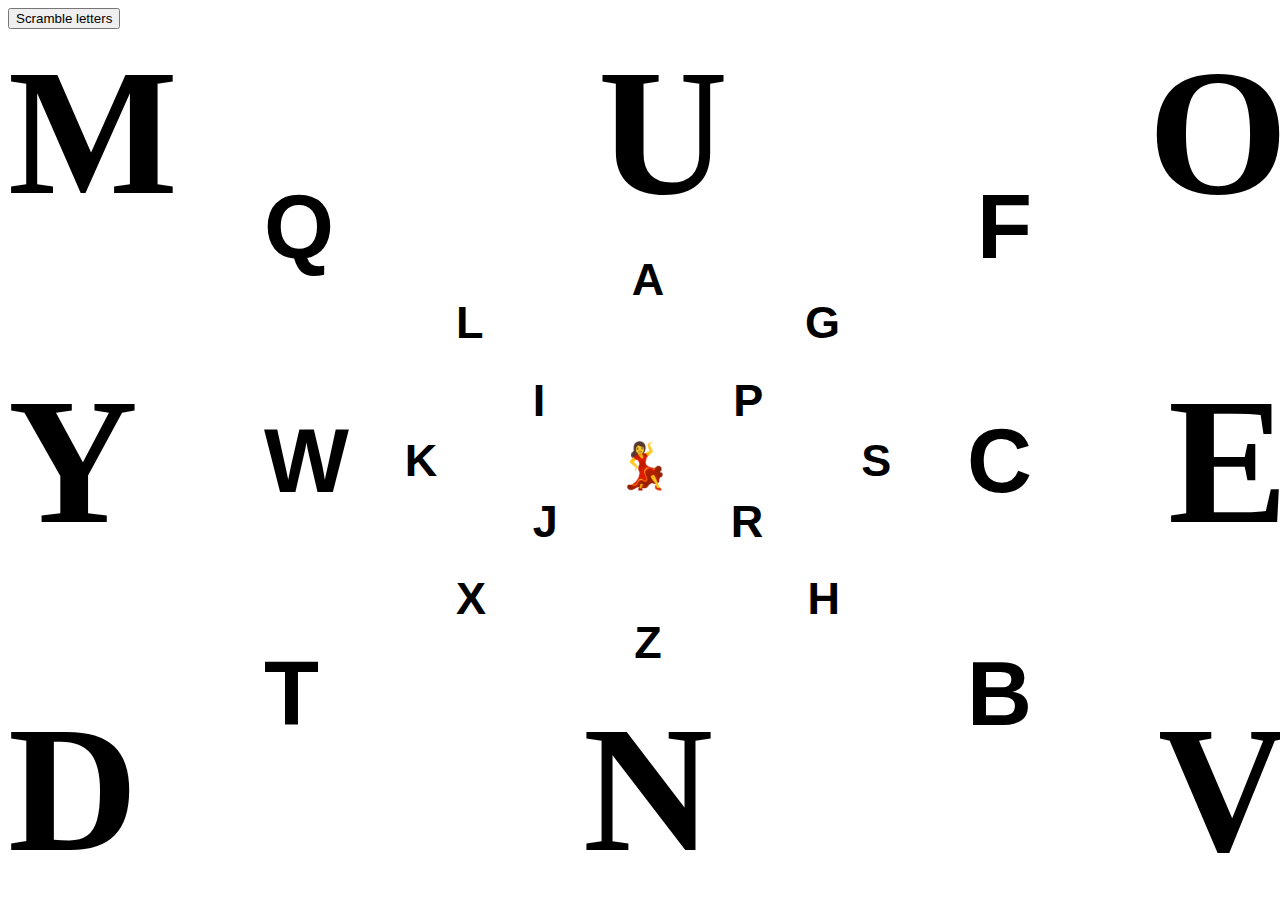
==== index.html @ 66dcb8cc "Update index.html" ====
<!DOCTYPE html>
<html>
  <head>
    <meta charset="utf-8">
    <title>Peripheral Practice</title>
    <link rel="stylesheet" href="style.css">
  </head>
  <body>
    <div id="interface"></div>
    <div class="chart">
      <div id="letter-box-1" class="letter-box large-letters centered">
        <div class="letter-row">
          <div class="ltr">V</div>
          <div class="ltr">C</div>
          <div class="ltr">J</div>          
        </div>
        <div class="letter-row">
          <div class="ltr">B</div>
          <div class="ltr">S</div>          
        </div>
        <div class="letter-row">
          <div class="ltr">T</div>
          <div class="ltr">R</div>
          <div class="ltr">L</div>          
        </div>
      </div>
      <div id="letter-box-2" class="letter-box medium-letters centered">
        <div class="letter-row">
          <div class="ltr">P</div>
          <div class="ltr">F</div>
        </div>
        <div class="letter-row">
          <div class="ltr">I</div>          
          <div class="ltr">X</div>
        </div>
        <div class="letter-row">
          <div class="ltr">Y</div>
          <div class="ltr">D</div>          
        </div>
      </div>
      <div id="letter-box-3" class="letter-box small-letters centered">
        <div class="letter-row singleton">
          <div class="ltr">M</div>
        </div>
        <div class="letter-row">
          <div class="ltr">O</div>          
          <div class="ltr">Z</div>
        </div>
        <div class="letter-row singleton">
          <div class="ltr">E</div>          
        </div>
      </div>
      <div id="letter-box-4" class="letter-box small-letters centered">
        <div class="letter-row">
          <div class="ltr">Q</div>
          <div class="ltr">K</div>          
        </div>
        <div class="letter-row">
          <div class="ltr">A</div>
          <div class="ltr">W</div>          
        </div>
      </div>
      <div id="letter-box-5" class="letter-box small-letters centered">
        <div class="letter-row">
          <div class="ltr">N</div>
          <div class="ltr">H</div>          
        </div>
        <div class="letter-row">
          <div class="ltr">U</div>
          <div class="ltr">G</div>          
        </div>
      </div>
      <div id="focus-point" class="small-letters centered">
        💃
      </div>      
    </div>
    <script src="script.js"></script>
  </body>
</html>
---- style.css ----
body {
  font-family: sans-serif;
  width: 100vw; }

.chart {
  position: relative;
  width: 100%;
  height: 96vh;
  font-weight: bold; }

.letter-box {
  display: flex;
  flex-direction: column;
  justify-content: space-between; }

#letter-box-1 {
  width: 100%;
  height: 100%;
  font-family: serif; }

#letter-box-2 {
  width: 60%;
  height: 66%; }

#letter-box-3 {
  width: 38%;
  height: 48%; }

#letter-box-4 {
  width: 30%;
  height: 38%; }

#letter-box-5 {
  width: 18%;
  height: 20%; }

.letter-row {
  display: flex;
  justify-content: space-between; }

.singleton {
  justify-content: center; }

#focus-point {
  width: 5%;
  height: 5%; }

img {
  max-width: 100%; }

.large-letters {
  font-size: 20vh; }

.medium-letters {
  font-size: 10vh; }

.small-letters {
  font-size: 5vh; }

.centered {
  position: absolute;
  left: 50%;
  top: 50%;
  transform: translate(-50%, -50%); }
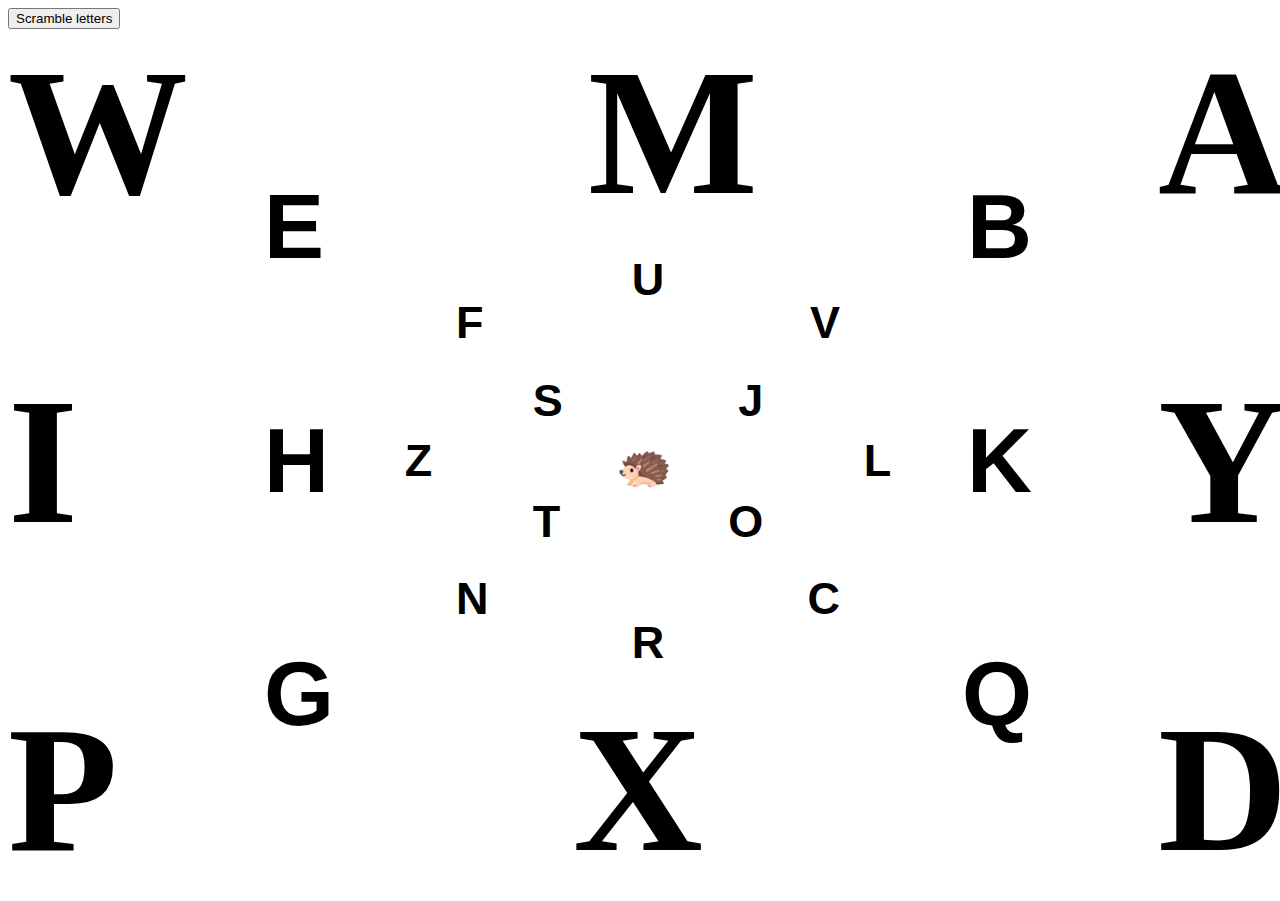
==== commit c1b0145e: "Update index.html" ====
--- a/index.html
+++ b/index.html
@@ -71,7 +71,7 @@
         </div>
       </div>
       <div id="focus-point" class="small-letters centered">
-        💃
+        🦔
       </div>      
     </div>
     <script src="script.js"></script>
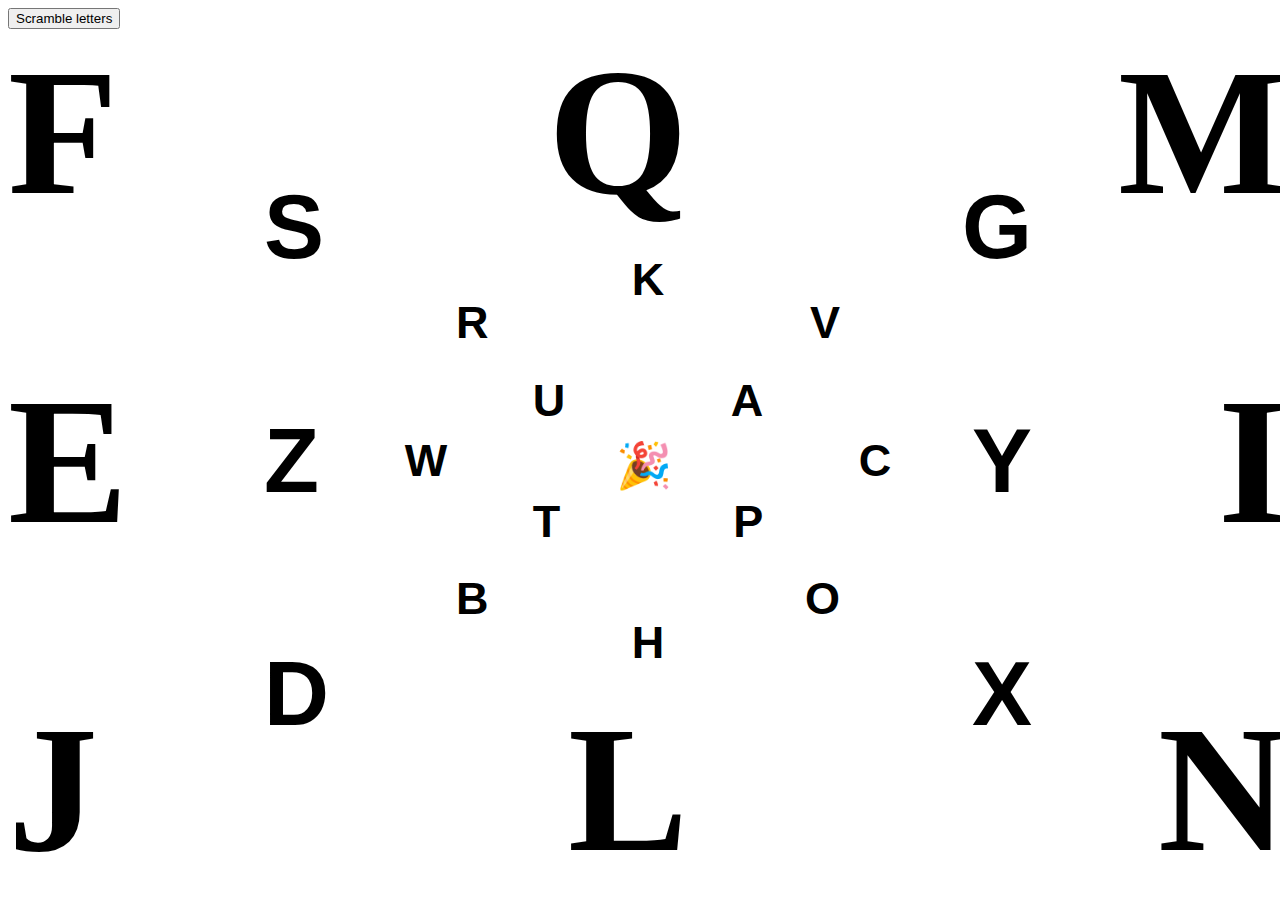
==== commit c873ecf6: "Update index.html" ====
--- a/index.html
+++ b/index.html
@@ -71,7 +71,7 @@
         </div>
       </div>
       <div id="focus-point" class="small-letters centered">
-        🦔
+        🎉
       </div>      
     </div>
     <script src="script.js"></script>
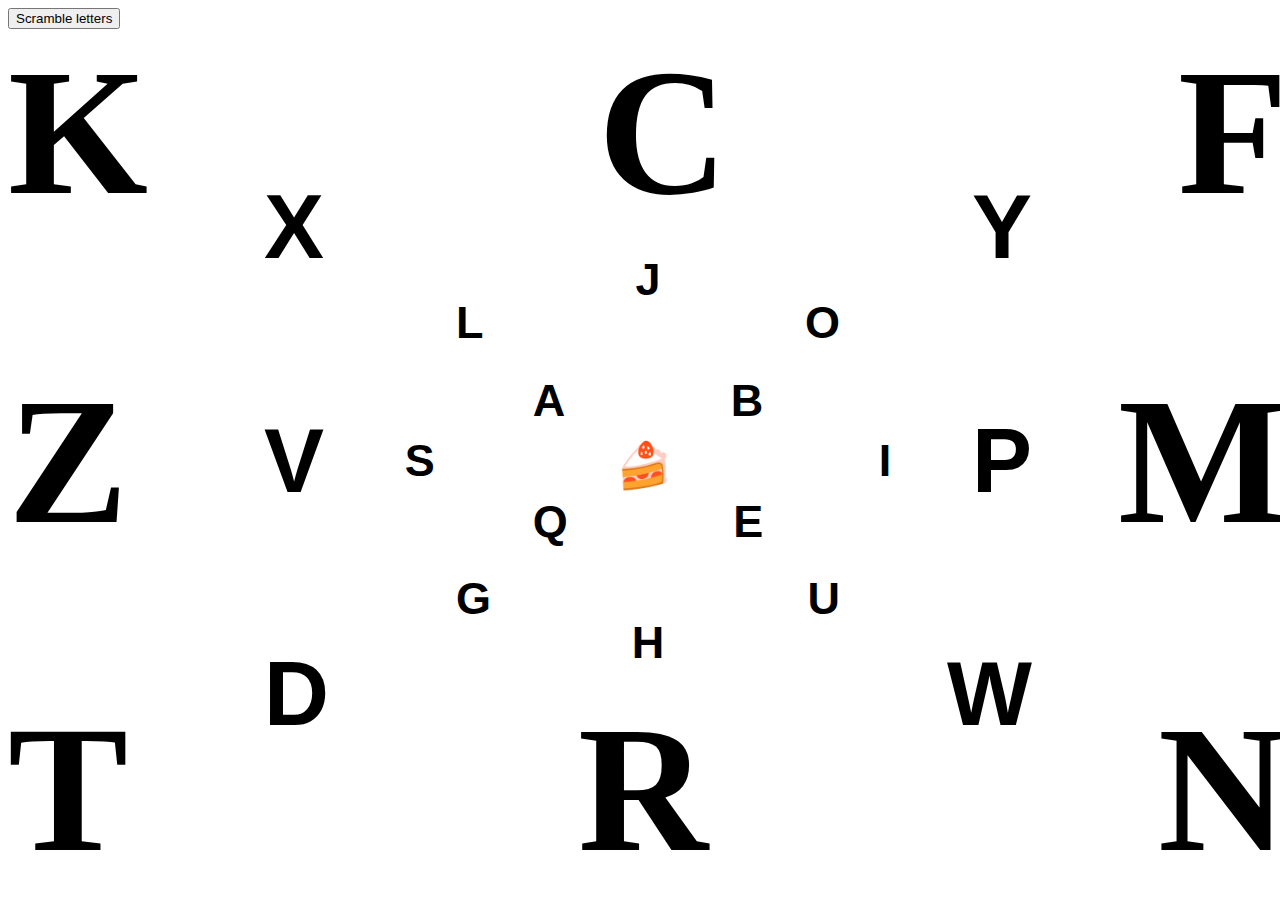
==== commit 53e4e365: "Update index.html" ====
--- a/index.html
+++ b/index.html
@@ -71,7 +71,7 @@
         </div>
       </div>
       <div id="focus-point" class="small-letters centered">
-        🎉
+        🍰
       </div>      
     </div>
     <script src="script.js"></script>
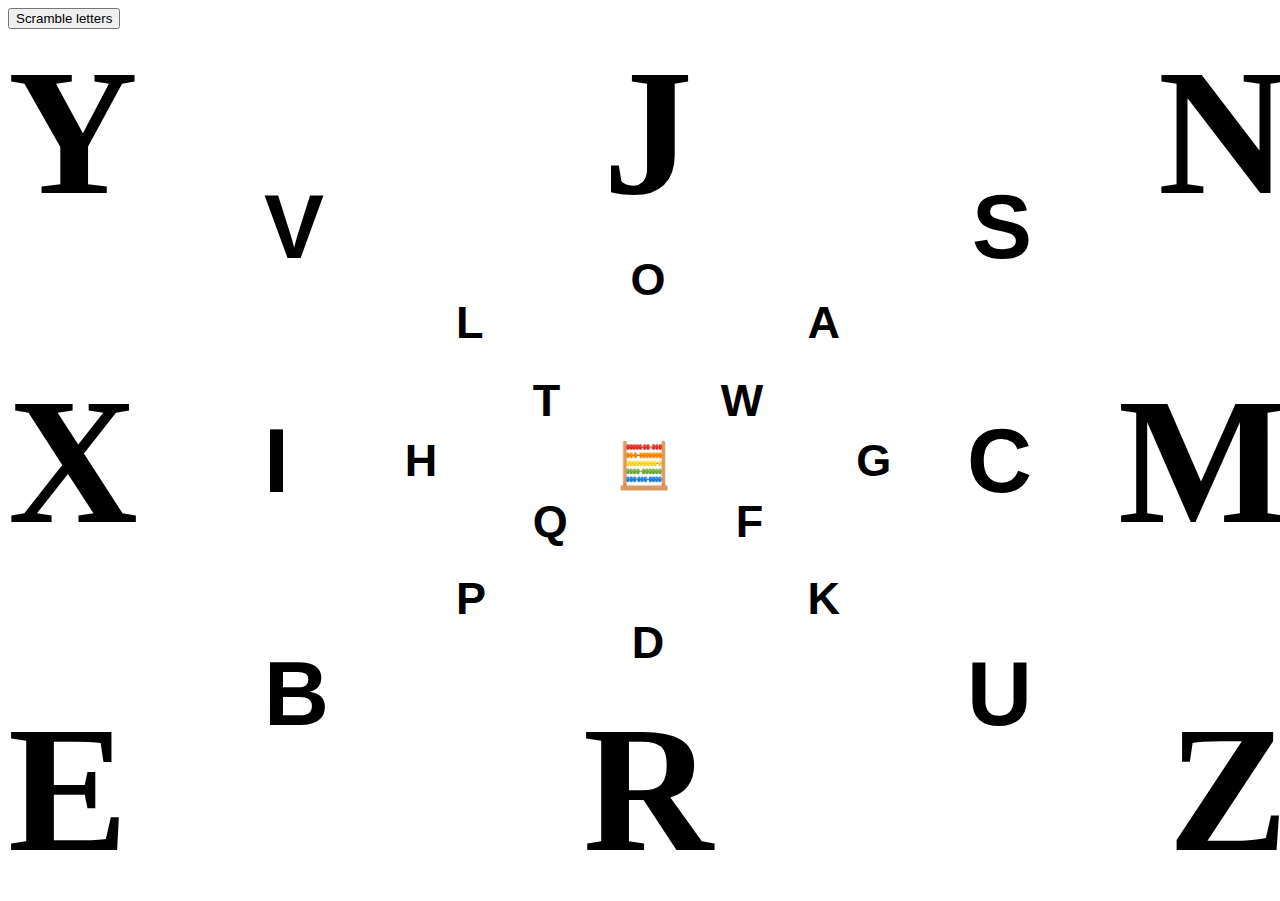
==== commit 1153865f: "Update index.html" ====
--- a/index.html
+++ b/index.html
@@ -71,7 +71,7 @@
         </div>
       </div>
       <div id="focus-point" class="small-letters centered">
-        🍰
+        🧮
       </div>      
     </div>
     <script src="script.js"></script>
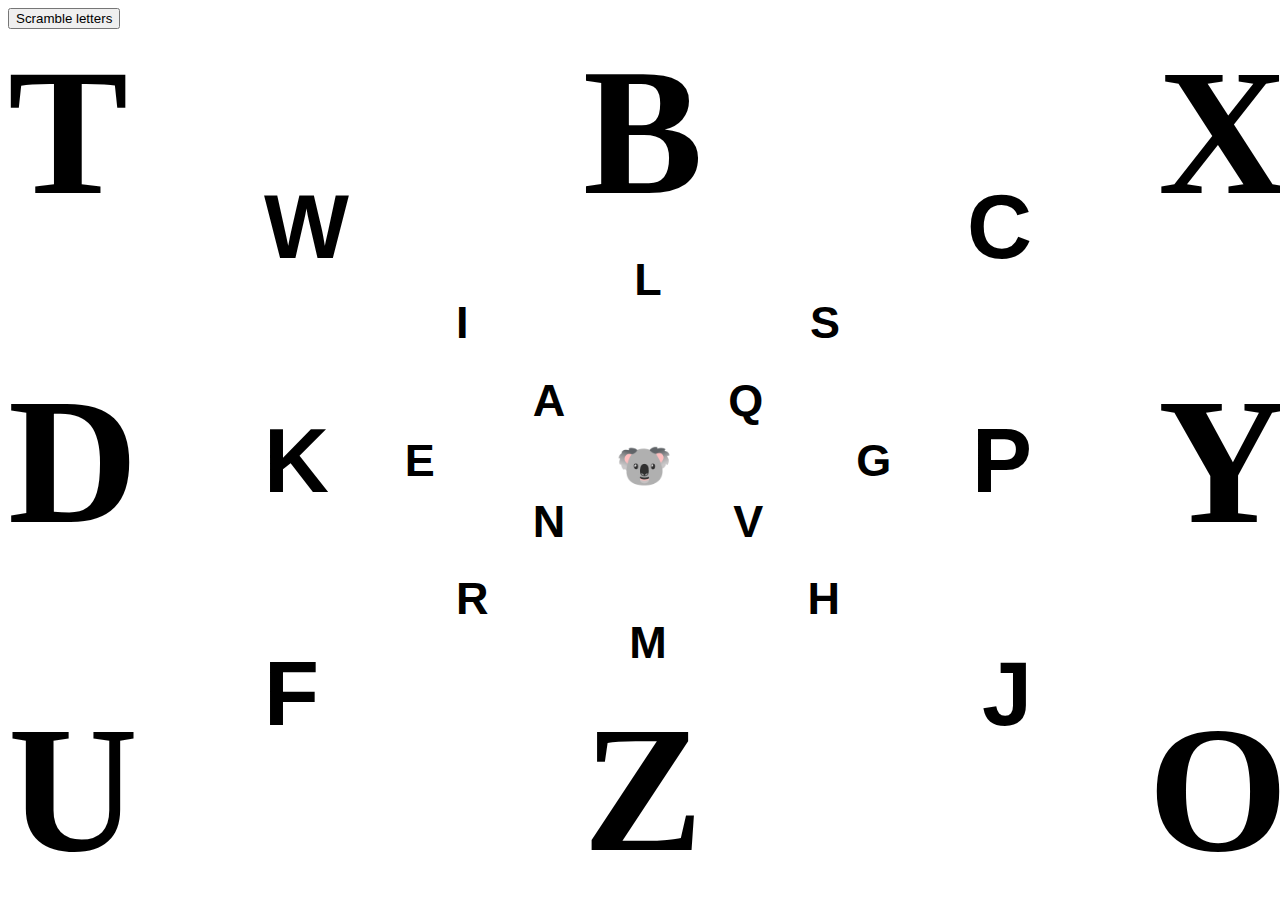
==== commit 4378be2b: "Update index.html" ====
--- a/index.html
+++ b/index.html
@@ -71,7 +71,7 @@
         </div>
       </div>
       <div id="focus-point" class="small-letters centered">
-        🧮
+        🐨
       </div>      
     </div>
     <script src="script.js"></script>
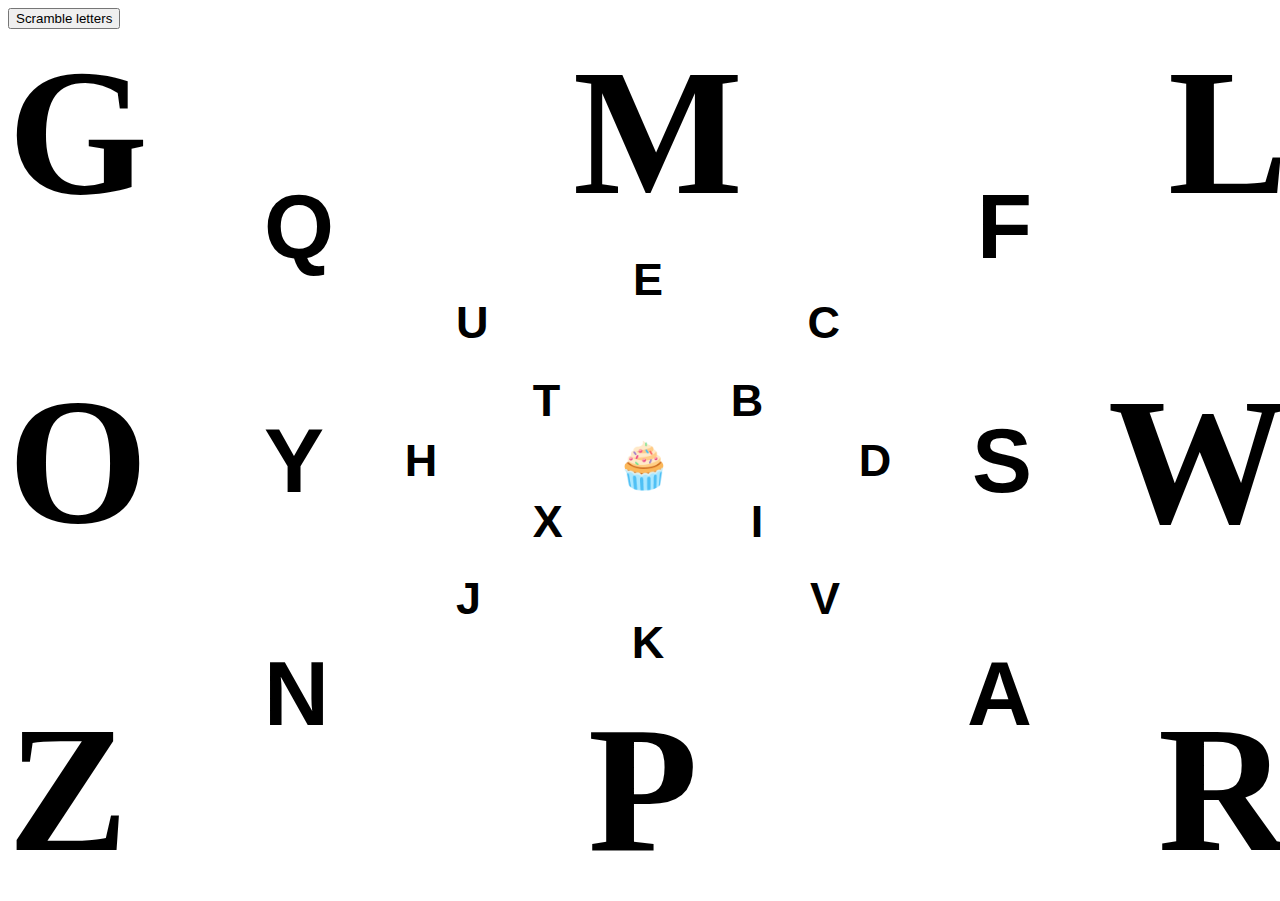
==== commit 5cf817a8: "Update index.html" ====
--- a/index.html
+++ b/index.html
@@ -71,7 +71,7 @@
         </div>
       </div>
       <div id="focus-point" class="small-letters centered">
-        🐨
+        🧁
       </div>      
     </div>
     <script src="script.js"></script>
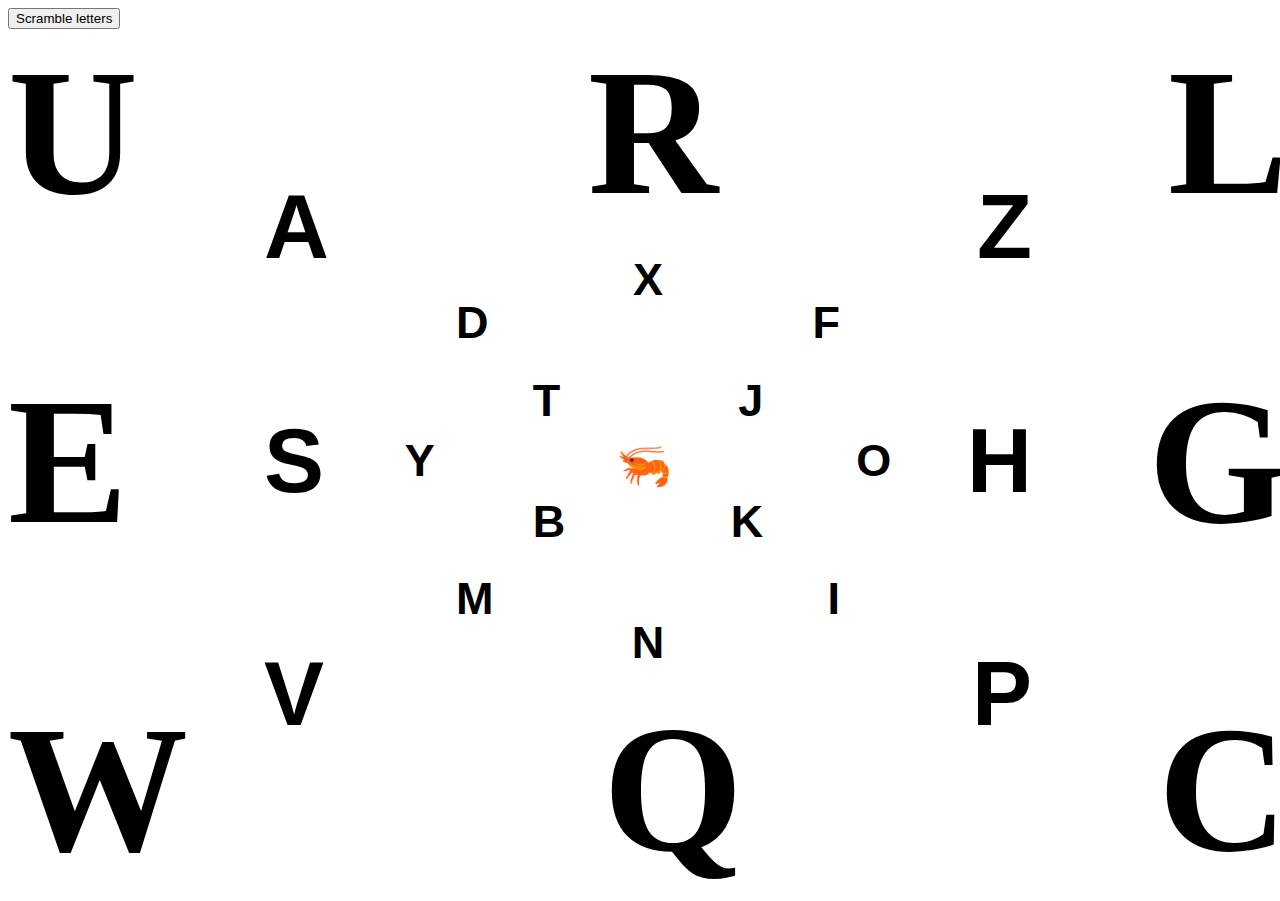
==== commit 51cc56bc: "Update index.html" ====
--- a/index.html
+++ b/index.html
@@ -71,7 +71,7 @@
         </div>
       </div>
       <div id="focus-point" class="small-letters centered">
-        🧁
+        🦐
       </div>      
     </div>
     <script src="script.js"></script>
